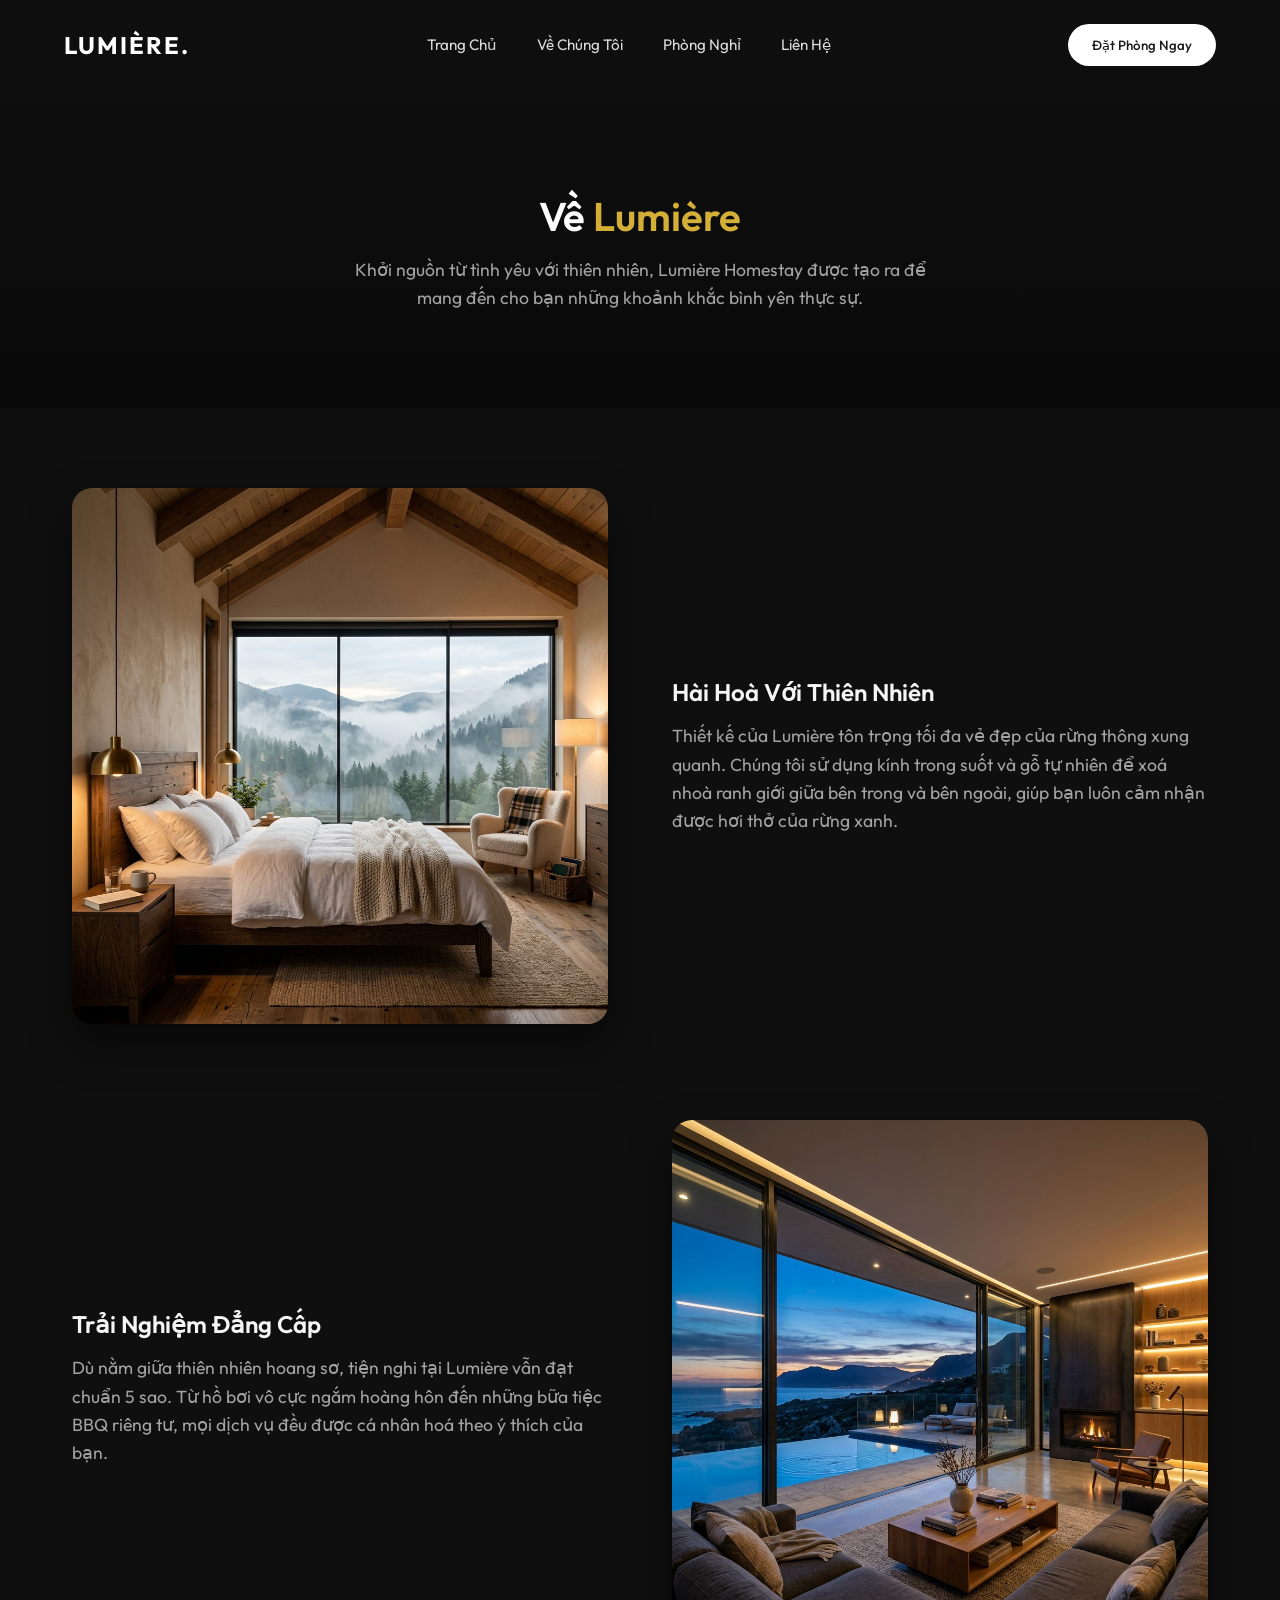
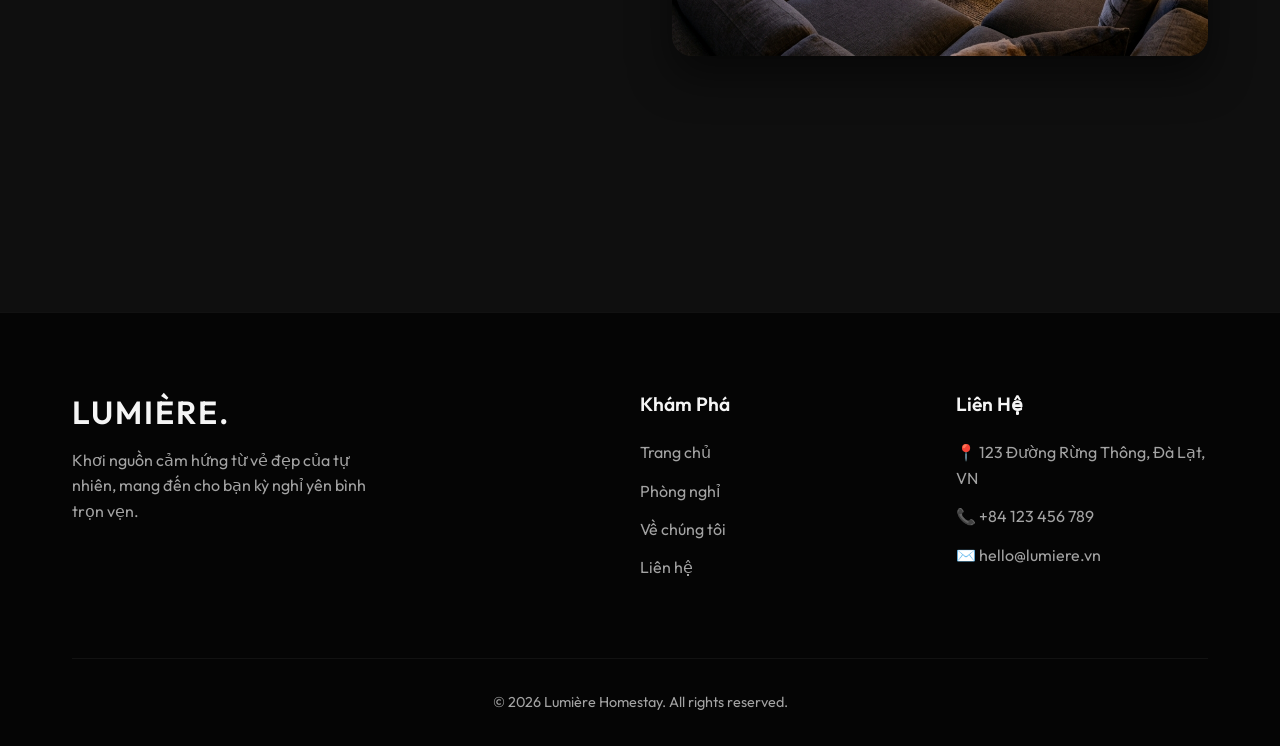
==== about.html @ 347bd81b "Thêm các trang Về Chúng Tôi, Phòng Nghỉ, Liên Hệ" ====
<!DOCTYPE html>
<html lang="vi">
<head>
    <meta charset="UTF-8">
    <meta name="viewport" content="width=device-width, initial-scale=1.0">
    <title>Về Chúng Tôi | Lumière Homestay</title>
    <meta name="description" content="Khám phá câu chuyện và dịch vụ của Lumière Homestay.">
    <!-- Google Fonts -->
    <link rel="preconnect" href="https://fonts.googleapis.com">
    <link rel="preconnect" href="https://fonts.gstatic.com" crossorigin>
    <link href="https://fonts.googleapis.com/css2?family=Outfit:wght@300;400;500;600;700&display=swap" rel="stylesheet">
    
    <!-- CSS -->
    <link rel="stylesheet" href="css/style.css">
    <link rel="stylesheet" href="css/animations.css">
    <style>
        .page-header {
            padding: 12rem 0 6rem;
            text-align: center;
            background: linear-gradient(to bottom, rgba(15,15,15,1) 0%, rgba(10,10,10,1) 100%);
        }
        .story-section {
            padding: 5rem 0 10rem;
        }
        .story-grid {
            display: grid;
            grid-template-columns: 1fr 1fr;
            gap: 4rem;
            align-items: center;
            margin-bottom: 6rem;
        }
        .story-grid.reverse {
            direction: rtl;
        }
        .story-grid.reverse > * {
            direction: ltr;
        }
        .story-image img {
            border-radius: 20px;
            box-shadow: 0 20px 40px rgba(0,0,0,0.5);
        }
    </style>
</head>
<body>
    <!-- Navbar -->
    <nav class="navbar scrolled">
        <div class="logo">LUMIÈRE.</div>
        <ul class="nav-links">
            <li><a href="index.html">Trang Chủ</a></li>
            <li><a href="about.html">Về Chúng Tôi</a></li>
            <li><a href="rooms.html">Phòng Nghỉ</a></li>
            <li><a href="contact.html">Liên Hệ</a></li>
        </ul>
        <button class="btn-primary">Đặt Phòng Ngay</button>
    </nav>

    <!-- Page Header -->
    <header class="page-header">
        <div class="container">
            <h1 class="section-title scroll-animate fade-up">Về <span>Lumière</span></h1>
            <p class="scroll-animate fade-up delay-1" style="max-width: 600px; margin: 0 auto; color: var(--text-muted); font-size: 1.1rem;">Khởi nguồn từ tình yêu với thiên nhiên, Lumière Homestay được tạo ra để mang đến cho bạn những khoảnh khắc bình yên thực sự.</p>
        </div>
    </header>

    <!-- Story Section -->
    <section class="story-section">
        <div class="container">
            <div class="story-grid">
                <div class="story-image scroll-animate slide-right">
                    <img src="assets/images/room1.png" alt="Kiến trúc hoà hợp thiên nhiên">
                </div>
                <div class="story-content scroll-animate slide-left">
                    <h2>Hài Hoà Với Thiên Nhiên</h2>
                    <p style="color: var(--text-muted); margin-top: 1rem; font-size: 1.1rem;">Thiết kế của Lumière tôn trọng tối đa vẻ đẹp của rừng thông xung quanh. Chúng tôi sử dụng kính trong suốt và gỗ tự nhiên để xoá nhoà ranh giới giữa bên trong và bên ngoài, giúp bạn luôn cảm nhận được hơi thở của rừng xanh.</p>
                </div>
            </div>
            
            <div class="story-grid reverse">
                <div class="story-image scroll-animate slide-left">
                    <img src="assets/images/room2.png" alt="Dịch vụ tận tâm">
                </div>
                <div class="story-content scroll-animate slide-right">
                    <h2>Trải Nghiệm Đẳng Cấp</h2>
                    <p style="color: var(--text-muted); margin-top: 1rem; font-size: 1.1rem;">Dù nằm giữa thiên nhiên hoang sơ, tiện nghi tại Lumière vẫn đạt chuẩn 5 sao. Từ hồ bơi vô cực ngắm hoàng hôn đến những bữa tiệc BBQ riêng tư, mọi dịch vụ đều được cá nhân hoá theo ý thích của bạn.</p>
                </div>
            </div>
        </div>
    </section>

    <!-- Footer -->
    <footer class="footer">
        <div class="container">
            <div class="footer-grid">
                <div class="footer-brand">
                    <h2>LUMIÈRE.</h2>
                    <p>Khơi nguồn cảm hứng từ vẻ đẹp của tự nhiên, mang đến cho bạn kỳ nghỉ yên bình trọn vẹn.</p>
                </div>
                <div class="footer-links">
                    <h3>Khám Phá</h3>
                    <ul>
                        <li><a href="index.html">Trang chủ</a></li>
                        <li><a href="rooms.html">Phòng nghỉ</a></li>
                        <li><a href="about.html">Về chúng tôi</a></li>
                        <li><a href="contact.html">Liên hệ</a></li>
                    </ul>
                </div>
                <div class="footer-contact">
                    <h3>Liên Hệ</h3>
                    <p>📍 123 Đường Rừng Thông, Đà Lạt, VN</p>
                    <p>📞 +84 123 456 789</p>
                    <p>✉️ hello@lumiere.vn</p>
                </div>
            </div>
            <div class="footer-bottom">
                <p>&copy; 2026 Lumière Homestay. All rights reserved.</p>
            </div>
        </div>
    </footer>

    <!-- JS -->
    <script src="js/main.js"></script>
</body>
</html>
---- css/style.css ----
/* ===== DESIGN TOKENS & VARIABLES ===== */
:root {
    --primary: #1a1a1a;
    --primary-light: #2c2c2c;
    --accent: #d4af37; /* Gold */
    --accent-hover: #b89528;
    --text-main: #f5f5f5;
    --text-muted: #a3a3a3;
    --bg-dark: #0f0f0f;
    --bg-card: rgba(30, 30, 30, 0.6);
    --glass-bg: rgba(20, 20, 20, 0.4);
    --glass-border: rgba(255, 255, 255, 0.1);
    
    --font-main: 'Outfit', sans-serif;
    --transition: all 0.4s cubic-bezier(0.25, 1, 0.5, 1);
}

/* ===== RESET & BASE ===== */
* {
    margin: 0;
    padding: 0;
    box-sizing: border-box;
}

html {
    scroll-behavior: smooth;
    font-size: 16px;
}

body {
    font-family: var(--font-main);
    background-color: var(--bg-dark);
    color: var(--text-main);
    line-height: 1.6;
    overflow-x: hidden;
}

img {
    max-width: 100%;
    display: block;
}

a {
    text-decoration: none;
    color: inherit;
}

ul {
    list-style: none;
}

.container {
    max-width: 1200px;
    margin: 0 auto;
    padding: 0 2rem;
}

/* ===== TYPOGRAPHY ===== */
h1, h2, h3, h4 {
    font-weight: 600;
    line-height: 1.2;
}

.section-title {
    font-size: 2.5rem;
    margin-bottom: 1rem;
    color: #fff;
}

.section-title span {
    color: var(--accent);
}

/* ===== BUTTONS ===== */
button, .btn-primary, .btn-secondary, .btn-accent, .btn-outline {
    font-family: var(--font-main);
    cursor: pointer;
    border: none;
    outline: none;
    transition: var(--transition);
    display: inline-flex;
    align-items: center;
    justify-content: center;
    font-weight: 500;
}

.btn-primary {
    background: #fff;
    color: var(--primary);
    padding: 0.8rem 1.5rem;
    border-radius: 50px;
}

.btn-primary:hover {
    background: #e0e0e0;
    transform: translateY(-2px);
}

.btn-primary.large {
    padding: 1rem 2.5rem;
    font-size: 1.1rem;
}

.btn-secondary {
    background: rgba(255, 255, 255, 0.1);
    color: #fff;
    border: 1px solid rgba(255, 255, 255, 0.2);
    padding: 1rem 2.5rem;
    border-radius: 50px;
    backdrop-filter: blur(10px);
}

.btn-secondary:hover {
    background: rgba(255, 255, 255, 0.2);
    transform: translateY(-2px);
}

.btn-accent {
    background: var(--accent);
    color: var(--primary);
    padding: 0.8rem 2rem;
    border-radius: 8px;
    font-weight: 600;
}

.btn-accent:hover {
    background: var(--accent-hover);
    transform: translateY(-2px);
}

.btn-outline {
    background: transparent;
    color: #fff;
    border: 1px solid #fff;
    padding: 0.6rem 1.5rem;
    border-radius: 50px;
}

.btn-outline:hover {
    background: #fff;
    color: var(--primary);
}

/* ===== NAVBAR ===== */
.navbar {
    position: fixed;
    top: 0;
    left: 0;
    width: 100%;
    padding: 1.5rem 4rem;
    display: flex;
    justify-content: space-between;
    align-items: center;
    z-index: 1000;
    transition: var(--transition);
}

.navbar.scrolled {
    background: rgba(15, 15, 15, 0.85);
    backdrop-filter: blur(12px);
    padding: 1rem 4rem;
    border-bottom: 1px solid var(--glass-border);
}

.logo {
    font-size: 1.5rem;
    font-weight: 700;
    letter-spacing: 2px;
    color: #fff;
}

.nav-links {
    display: flex;
    gap: 2.5rem;
}

.nav-links a {
    font-size: 0.95rem;
    font-weight: 400;
    color: #ddd;
    position: relative;
    transition: var(--transition);
}

.nav-links a::after {
    content: '';
    position: absolute;
    bottom: -5px;
    left: 0;
    width: 0%;
    height: 2px;
    background: var(--accent);
    transition: var(--transition);
}

.nav-links a:hover {
    color: #fff;
}

.nav-links a:hover::after {
    width: 100%;
}

/* ===== HERO SECTION ===== */
.hero {
    position: relative;
    min-height: 100vh;
    display: flex;
    align-items: center;
    justify-content: center;
    padding: 0 4rem;
    overflow: hidden;
}

.hero-bg {
    position: absolute;
    top: 0;
    left: 0;
    width: 100%;
    height: 100%;
    background: url('../assets/images/hero.png') center/cover no-repeat;
    z-index: -1;
    /* Zoom animation */
    animation: zoomBg 20s infinite alternate linear;
}

.hero-bg::after {
    content: '';
    position: absolute;
    inset: 0;
    background: linear-gradient(to bottom, rgba(0,0,0,0.3) 0%, rgba(15,15,15,0.9) 100%);
}

.hero-content {
    max-width: 900px;
    text-align: center;
    margin-top: 5rem;
    z-index: 1;
}

.hero h1 {
    font-size: 4.5rem;
    margin-bottom: 1.5rem;
    letter-spacing: -1px;
}

.hero p {
    font-size: 1.2rem;
    color: #ccc;
    max-width: 700px;
    margin: 0 auto 2.5rem;
}

.hero-actions {
    display: flex;
    gap: 1.5rem;
    justify-content: center;
    margin-bottom: 4rem;
}

/* Glass Booking Bar */
.booking-bar {
    background: var(--glass-bg);
    border: 1px solid var(--glass-border);
    backdrop-filter: blur(16px);
    -webkit-backdrop-filter: blur(16px);
    border-radius: 16px;
    padding: 1.5rem 2.5rem;
    display: flex;
    align-items: center;
    justify-content: space-between;
    gap: 1rem;
    box-shadow: 0 25px 50px -12px rgba(0,0,0,0.5);
}

.booking-field {
    display: flex;
    flex-direction: column;
    text-align: left;
    border-right: 1px solid rgba(255,255,255,0.1);
    padding-right: 2rem;
    flex: 1;
}

.booking-field:last-of-type {
    border-right: none;
}

.booking-field label {
    font-size: 0.85rem;
    color: var(--text-muted);
    margin-bottom: 0.3rem;
    text-transform: uppercase;
    letter-spacing: 1px;
}

.booking-field input, .booking-field select {
    background: transparent;
    border: none;
    color: #fff;
    font-size: 1rem;
    font-family: var(--font-main);
    outline: none;
    cursor: pointer;
}

.booking-field input::-webkit-calendar-picker-indicator {
    filter: invert(1);
    cursor: pointer;
}

.booking-field select option {
    background: var(--primary);
    color: #fff;
}

/* ===== ABOUT SECTION ===== */
.about-section {
    padding: 8rem 0;
    position: relative;
}

.grid-2-col {
    display: grid;
    grid-template-columns: 1fr 1fr;
    gap: 4rem;
    align-items: center;
}

.about-text p {
    color: var(--text-muted);
    margin-bottom: 1.5rem;
    font-size: 1.1rem;
}

.features {
    display: flex;
    gap: 2rem;
    margin-top: 3rem;
    border-top: 1px solid var(--glass-border);
    padding-top: 2rem;
}

.feature-item h3 {
    font-size: 2rem;
    color: var(--accent);
    margin-bottom: 0.5rem;
}

.feature-item p {
    font-size: 0.9rem;
    color: #fff;
    margin: 0;
}

.about-image {
    position: relative;
    border-radius: 20px;
    overflow: hidden;
}

.about-image img {
    border-radius: 20px;
    transition: transform 0.8s ease;
}

.about-image:hover img {
    transform: scale(1.05);
}

.glass-card {
    position: absolute;
    bottom: -20px;
    left: -20px;
    background: var(--glass-bg);
    backdrop-filter: blur(20px);
    border: 1px solid var(--glass-border);
    padding: 1.5rem;
    border-radius: 12px;
    max-width: 250px;
    box-shadow: 0 10px 30px rgba(0,0,0,0.3);
}

.glass-card h4 {
    color: var(--accent);
    margin-bottom: 0.5rem;
}

.glass-card p {
    font-size: 0.9rem;
    font-style: italic;
    color: #ddd;
}

/* ===== ROOMS SECTION ===== */
.rooms-section {
    padding: 5rem 0 10rem;
    background: #0a0a0a;
}

.section-header {
    text-align: center;
    margin-bottom: 4rem;
}

.section-header p {
    color: var(--text-muted);
    font-size: 1.1rem;
}

.rooms-grid {
    display: grid;
    grid-template-columns: repeat(2, 1fr);
    gap: 2.5rem;
}

.room-card {
    background: var(--bg-card);
    border: 1px solid var(--glass-border);
    border-radius: 20px;
    overflow: hidden;
    transition: var(--transition);
}

.room-card:hover {
    transform: translateY(-10px);
    box-shadow: 0 20px 40px rgba(0,0,0,0.4);
    border-color: rgba(255,255,255,0.2);
}

.room-img-wrapper {
    position: relative;
    height: 300px;
    overflow: hidden;
}

.room-img-wrapper img {
    width: 100%;
    height: 100%;
    object-fit: cover;
    transition: transform 0.8s ease;
}

.room-card:hover .room-img-wrapper img {
    transform: scale(1.08);
}

.badge {
    position: absolute;
    top: 1.5rem;
    right: 1.5rem;
    background: rgba(255,255,255,0.9);
    color: #000;
    padding: 0.4rem 1rem;
    border-radius: 50px;
    font-size: 0.85rem;
    font-weight: 600;
}

.badge.premium {
    background: var(--accent);
    color: #fff;
}

.room-info {
    padding: 2rem;
}

.room-info h3 {
    font-size: 1.5rem;
    margin-bottom: 0.8rem;
}

.room-info p {
    color: var(--text-muted);
    font-size: 0.95rem;
    margin-bottom: 1.5rem;
}

.room-meta {
    display: flex;
    gap: 1.5rem;
    margin-bottom: 2rem;
    padding-bottom: 1.5rem;
    border-bottom: 1px solid rgba(255,255,255,0.1);
    font-size: 0.9rem;
    color: #ddd;
}

.room-footer {
    display: flex;
    justify-content: space-between;
    align-items: center;
}

.price {
    font-size: 1.5rem;
    font-weight: 700;
    color: #fff;
}

.price span {
    font-size: 0.9rem;
    color: var(--text-muted);
    font-weight: 400;
}

/* ===== FOOTER ===== */
.footer {
    background: #050505;
    padding: 5rem 0 2rem;
    border-top: 1px solid rgba(255,255,255,0.05);
}

.footer-grid {
    display: grid;
    grid-template-columns: 2fr 1fr 1fr;
    gap: 4rem;
    margin-bottom: 4rem;
}

.footer-brand h2 {
    font-size: 2rem;
    letter-spacing: 2px;
    margin-bottom: 1rem;
}

.footer-brand p {
    color: var(--text-muted);
    max-width: 300px;
}

.footer-links h3, .footer-contact h3 {
    font-size: 1.2rem;
    margin-bottom: 1.5rem;
}

.footer-links ul li {
    margin-bottom: 0.8rem;
}

.footer-links a {
    color: var(--text-muted);
    transition: var(--transition);
}

.footer-links a:hover {
    color: var(--accent);
    padding-left: 5px;
}

.footer-contact p {
    color: var(--text-muted);
    margin-bottom: 0.8rem;
}

.footer-bottom {
    text-align: center;
    padding-top: 2rem;
    border-top: 1px solid rgba(255,255,255,0.05);
    color: var(--text-muted);
    font-size: 0.9rem;
}

/* Responsive */
@media (max-width: 992px) {
    .grid-2-col {
        grid-template-columns: 1fr;
    }
    .rooms-grid {
        grid-template-columns: 1fr;
    }
    .booking-bar {
        flex-direction: column;
        align-items: stretch;
    }
    .booking-field {
        border-right: none;
        border-bottom: 1px solid rgba(255,255,255,0.1);
        padding-bottom: 1rem;
        padding-right: 0;
    }
    .hero h1 {
        font-size: 3rem;
    }
}
---- css/animations.css ----
/* ===== INITIAL STATES FOR ANIMATIONS ===== */
.fade-up {
    opacity: 0;
    transform: translateY(30px);
}

.slide-right {
    opacity: 0;
    transform: translateX(-50px);
}

.slide-left {
    opacity: 0;
    transform: translateX(50px);
}

.scale-in {
    opacity: 0;
    transform: scale(0.9);
}

/* ===== ANIMATION CLASSES (APPLIED VIA JS) ===== */
.animate {
    animation: fadeUpAnim 0.8s cubic-bezier(0.25, 1, 0.5, 1) forwards;
}

.animate.slide-right {
    animation: slideRightAnim 0.8s cubic-bezier(0.25, 1, 0.5, 1) forwards;
}

.animate.slide-left {
    animation: slideLeftAnim 0.8s cubic-bezier(0.25, 1, 0.5, 1) forwards;
}

.animate.scale-in {
    animation: scaleInAnim 0.8s cubic-bezier(0.25, 1, 0.5, 1) forwards;
}

/* Delays */
.delay-1 { animation-delay: 0.2s; }
.delay-2 { animation-delay: 0.4s; }
.delay-3 { animation-delay: 0.6s; }

/* ===== KEYFRAMES ===== */
@keyframes fadeUpAnim {
    from {
        opacity: 0;
        transform: translateY(30px);
    }
    to {
        opacity: 1;
        transform: translateY(0);
    }
}

@keyframes slideRightAnim {
    from {
        opacity: 0;
        transform: translateX(-50px);
    }
    to {
        opacity: 1;
        transform: translateX(0);
    }
}

@keyframes slideLeftAnim {
    from {
        opacity: 0;
        transform: translateX(50px);
    }
    to {
        opacity: 1;
        transform: translateX(0);
    }
}

@keyframes scaleInAnim {
    from {
        opacity: 0;
        transform: scale(0.9);
    }
    to {
        opacity: 1;
        transform: scale(1);
    }
}

@keyframes zoomBg {
    from {
        transform: scale(1);
    }
    to {
        transform: scale(1.1);
    }
}

/* Page Load Animations for Hero */
.hero h1.fade-up { animation: fadeUpAnim 1s ease forwards; animation-delay: 0.1s; }
.hero p.fade-up { animation: fadeUpAnim 1s ease forwards; animation-delay: 0.3s; }
.hero .hero-actions.fade-up { animation: fadeUpAnim 1s ease forwards; animation-delay: 0.5s; }
.hero .booking-bar.fade-up { animation: fadeUpAnim 1s ease forwards; animation-delay: 0.7s; }
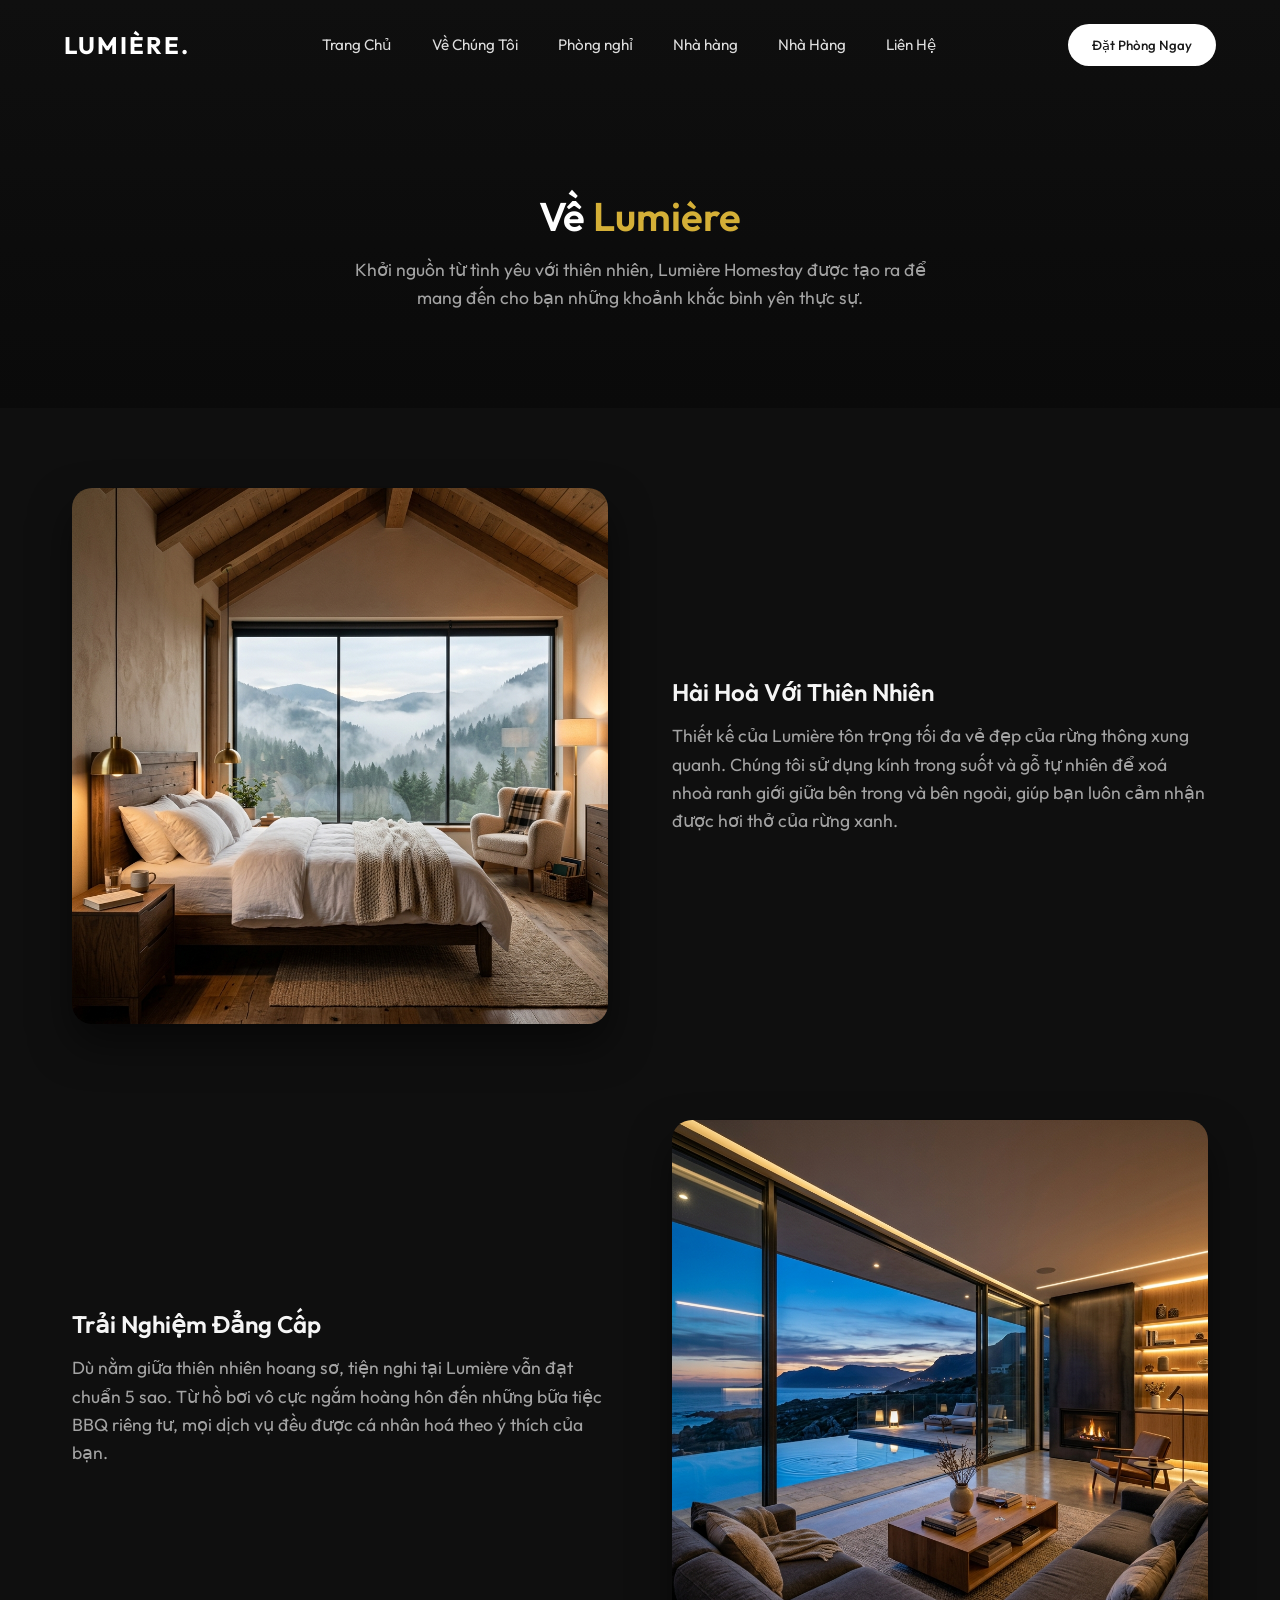
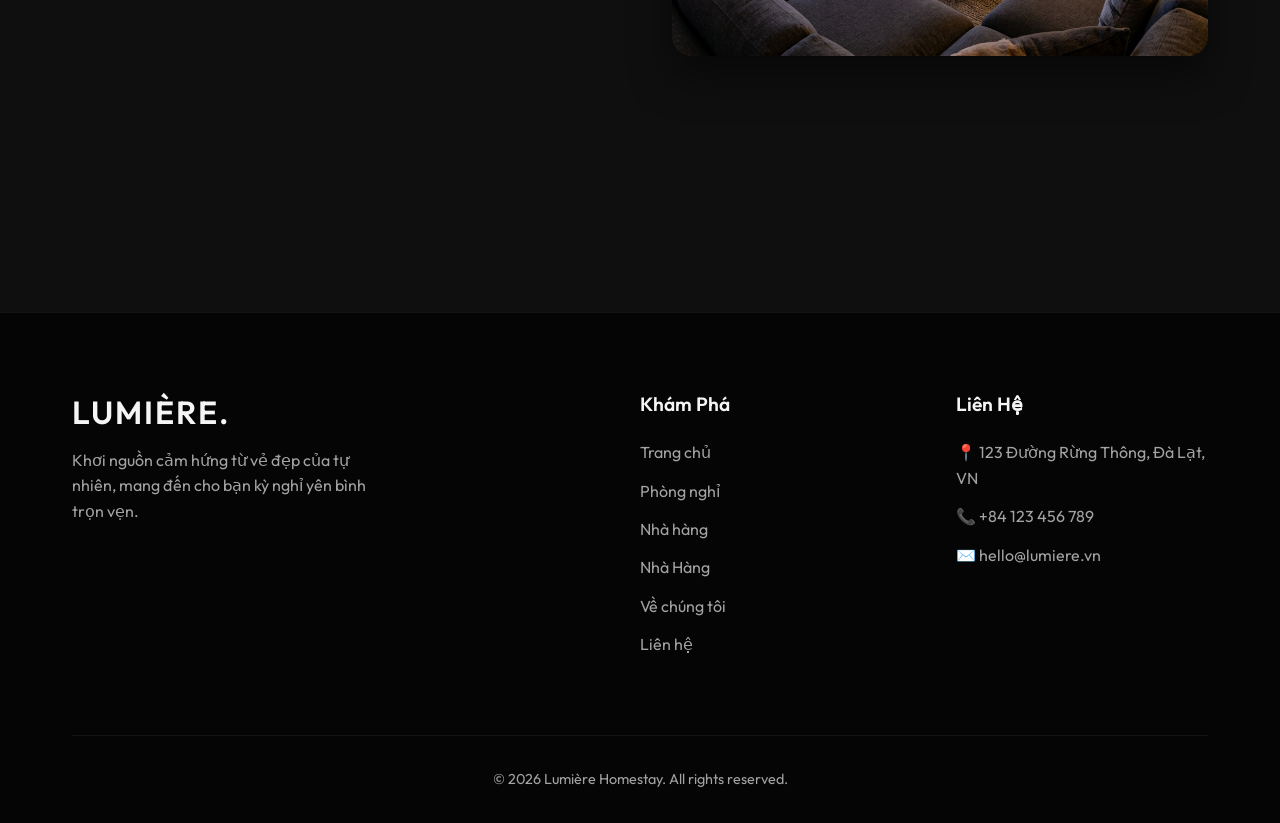
==== commit 0cd0bff6: "Thêm trang Nhà Hàng với trình chiếu Slider 3D" ====
--- a/about.html
+++ b/about.html
@@ -1,4 +1,4 @@
-<!DOCTYPE html>
+﻿<!DOCTYPE html>
 <html lang="vi">
 <head>
     <meta charset="UTF-8">
@@ -48,7 +48,9 @@
         <ul class="nav-links">
             <li><a href="index.html">Trang Chủ</a></li>
             <li><a href="about.html">Về Chúng Tôi</a></li>
-            <li><a href="rooms.html">Phòng Nghỉ</a></li>
+            <li><a href="rooms.html">Phòng nghỉ</a></li>
+                        <li><a href="restaurant.html">Nhà hàng</a></li>
+            <li><a href="restaurant.html">Nhà Hàng</a></li>
             <li><a href="contact.html">Liên Hệ</a></li>
         </ul>
         <button class="btn-primary">Đặt Phòng Ngay</button>
@@ -100,6 +102,8 @@
                     <ul>
                         <li><a href="index.html">Trang chủ</a></li>
                         <li><a href="rooms.html">Phòng nghỉ</a></li>
+                        <li><a href="restaurant.html">Nhà hàng</a></li>
+            <li><a href="restaurant.html">Nhà Hàng</a></li>
                         <li><a href="about.html">Về chúng tôi</a></li>
                         <li><a href="contact.html">Liên hệ</a></li>
                     </ul>
@@ -121,3 +125,4 @@
     <script src="js/main.js"></script>
 </body>
 </html>
+
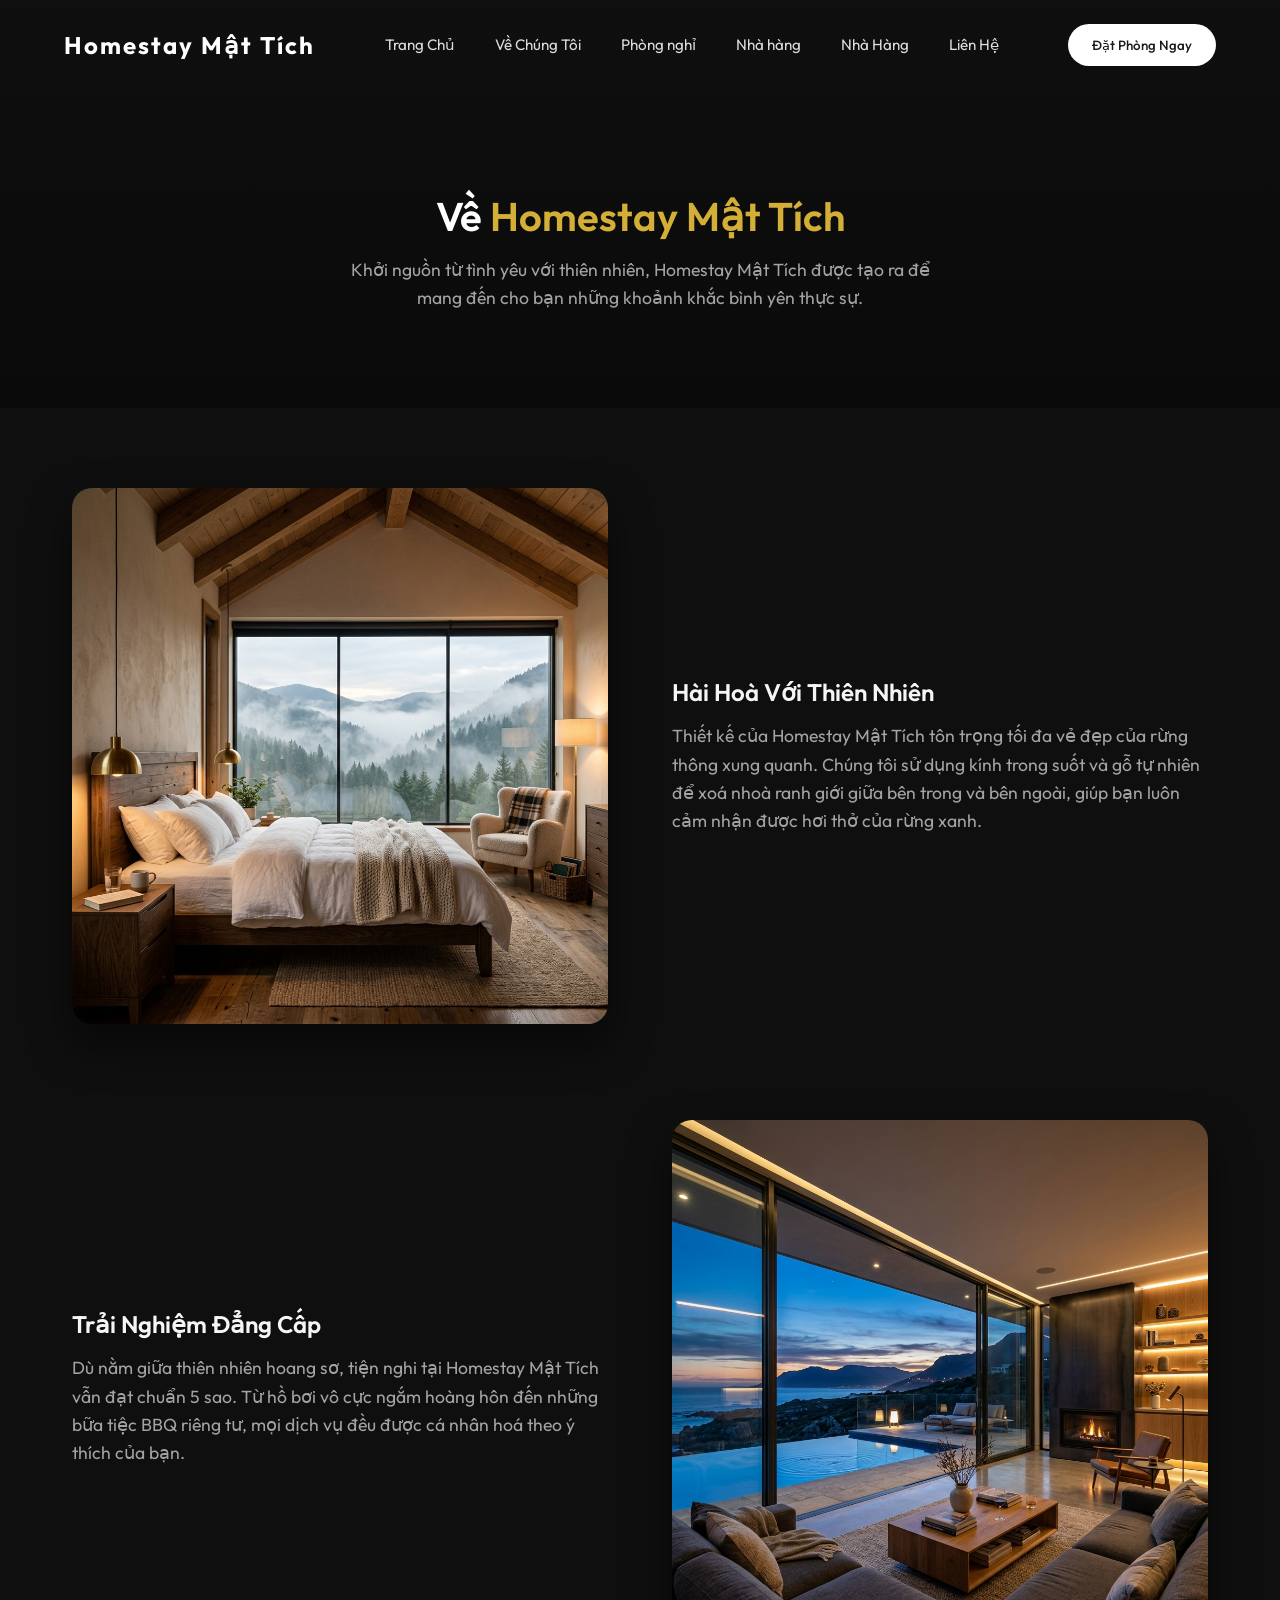
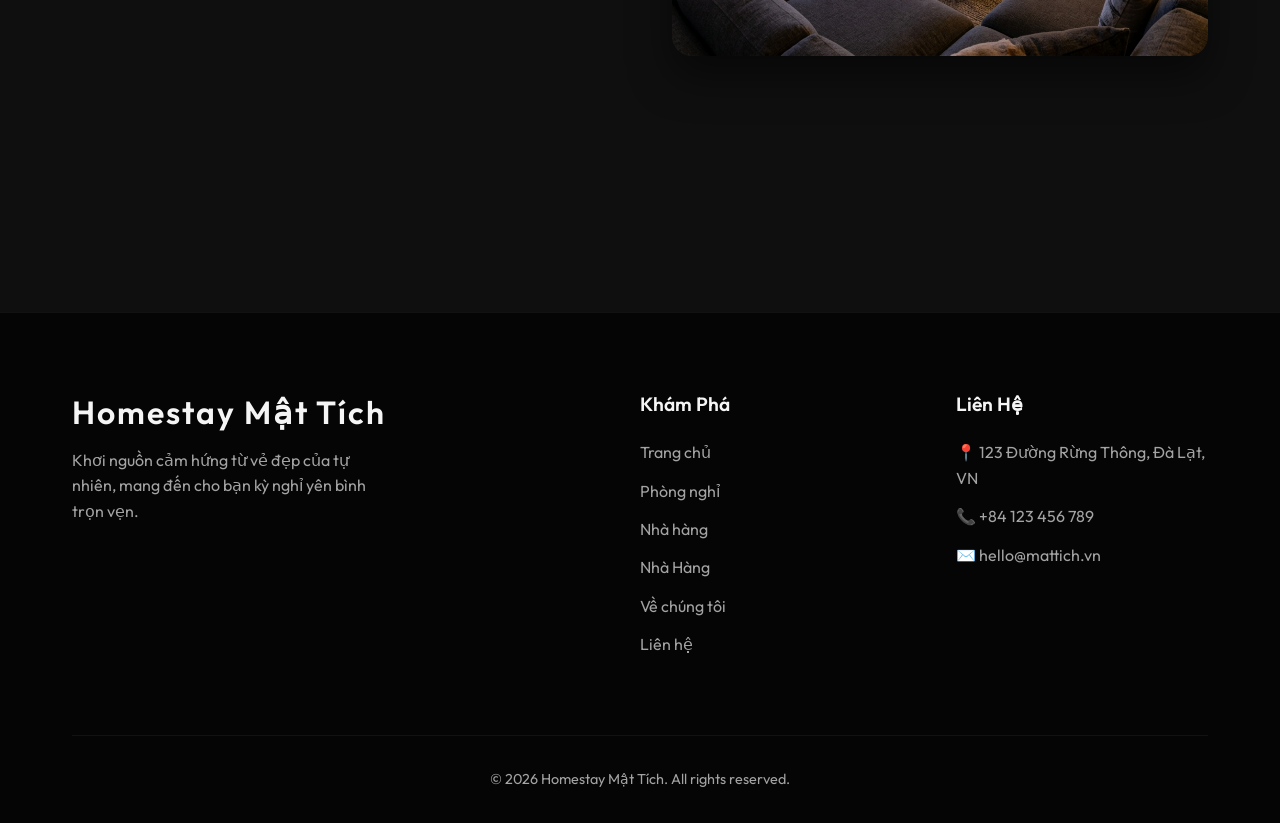
==== commit 3623208d: "Đổi tên thành Homestay Mật Tích, cập nhật trang chủ và xoá nút chi tiết" ====
--- a/about.html
+++ b/about.html
@@ -3,8 +3,8 @@
 <head>
     <meta charset="UTF-8">
     <meta name="viewport" content="width=device-width, initial-scale=1.0">
-    <title>Về Chúng Tôi | Lumière Homestay</title>
-    <meta name="description" content="Khám phá câu chuyện và dịch vụ của Lumière Homestay.">
+    <title>Về Chúng Tôi | Homestay Mật Tích</title>
+    <meta name="description" content="Khám phá câu chuyện và dịch vụ của Homestay Mật Tích.">
     <!-- Google Fonts -->
     <link rel="preconnect" href="https://fonts.googleapis.com">
     <link rel="preconnect" href="https://fonts.gstatic.com" crossorigin>
@@ -44,7 +44,7 @@
 <body>
     <!-- Navbar -->
     <nav class="navbar scrolled">
-        <div class="logo">LUMIÈRE.</div>
+        <div class="logo">Homestay Mật Tích</div>
         <ul class="nav-links">
             <li><a href="index.html">Trang Chủ</a></li>
             <li><a href="about.html">Về Chúng Tôi</a></li>
@@ -59,8 +59,8 @@
     <!-- Page Header -->
     <header class="page-header">
         <div class="container">
-            <h1 class="section-title scroll-animate fade-up">Về <span>Lumière</span></h1>
-            <p class="scroll-animate fade-up delay-1" style="max-width: 600px; margin: 0 auto; color: var(--text-muted); font-size: 1.1rem;">Khởi nguồn từ tình yêu với thiên nhiên, Lumière Homestay được tạo ra để mang đến cho bạn những khoảnh khắc bình yên thực sự.</p>
+            <h1 class="section-title scroll-animate fade-up">Về <span>Homestay Mật Tích</span></h1>
+            <p class="scroll-animate fade-up delay-1" style="max-width: 600px; margin: 0 auto; color: var(--text-muted); font-size: 1.1rem;">Khởi nguồn từ tình yêu với thiên nhiên, Homestay Mật Tích được tạo ra để mang đến cho bạn những khoảnh khắc bình yên thực sự.</p>
         </div>
     </header>
 
@@ -73,7 +73,7 @@
                 </div>
                 <div class="story-content scroll-animate slide-left">
                     <h2>Hài Hoà Với Thiên Nhiên</h2>
-                    <p style="color: var(--text-muted); margin-top: 1rem; font-size: 1.1rem;">Thiết kế của Lumière tôn trọng tối đa vẻ đẹp của rừng thông xung quanh. Chúng tôi sử dụng kính trong suốt và gỗ tự nhiên để xoá nhoà ranh giới giữa bên trong và bên ngoài, giúp bạn luôn cảm nhận được hơi thở của rừng xanh.</p>
+                    <p style="color: var(--text-muted); margin-top: 1rem; font-size: 1.1rem;">Thiết kế của Homestay Mật Tích tôn trọng tối đa vẻ đẹp của rừng thông xung quanh. Chúng tôi sử dụng kính trong suốt và gỗ tự nhiên để xoá nhoà ranh giới giữa bên trong và bên ngoài, giúp bạn luôn cảm nhận được hơi thở của rừng xanh.</p>
                 </div>
             </div>
             
@@ -83,7 +83,7 @@
                 </div>
                 <div class="story-content scroll-animate slide-right">
                     <h2>Trải Nghiệm Đẳng Cấp</h2>
-                    <p style="color: var(--text-muted); margin-top: 1rem; font-size: 1.1rem;">Dù nằm giữa thiên nhiên hoang sơ, tiện nghi tại Lumière vẫn đạt chuẩn 5 sao. Từ hồ bơi vô cực ngắm hoàng hôn đến những bữa tiệc BBQ riêng tư, mọi dịch vụ đều được cá nhân hoá theo ý thích của bạn.</p>
+                    <p style="color: var(--text-muted); margin-top: 1rem; font-size: 1.1rem;">Dù nằm giữa thiên nhiên hoang sơ, tiện nghi tại Homestay Mật Tích vẫn đạt chuẩn 5 sao. Từ hồ bơi vô cực ngắm hoàng hôn đến những bữa tiệc BBQ riêng tư, mọi dịch vụ đều được cá nhân hoá theo ý thích của bạn.</p>
                 </div>
             </div>
         </div>
@@ -94,7 +94,7 @@
         <div class="container">
             <div class="footer-grid">
                 <div class="footer-brand">
-                    <h2>LUMIÈRE.</h2>
+                    <h2>Homestay Mật Tích</h2>
                     <p>Khơi nguồn cảm hứng từ vẻ đẹp của tự nhiên, mang đến cho bạn kỳ nghỉ yên bình trọn vẹn.</p>
                 </div>
                 <div class="footer-links">
@@ -112,11 +112,11 @@
                     <h3>Liên Hệ</h3>
                     <p>📍 123 Đường Rừng Thông, Đà Lạt, VN</p>
                     <p>📞 +84 123 456 789</p>
-                    <p>✉️ hello@lumiere.vn</p>
+                    <p>✉️ hello@mattich.vn</p>
                 </div>
             </div>
             <div class="footer-bottom">
-                <p>&copy; 2026 Lumière Homestay. All rights reserved.</p>
+                <p>&copy; 2026 Homestay Mật Tích. All rights reserved.</p>
             </div>
         </div>
     </footer>
@@ -126,3 +126,4 @@
 </body>
 </html>
 
+
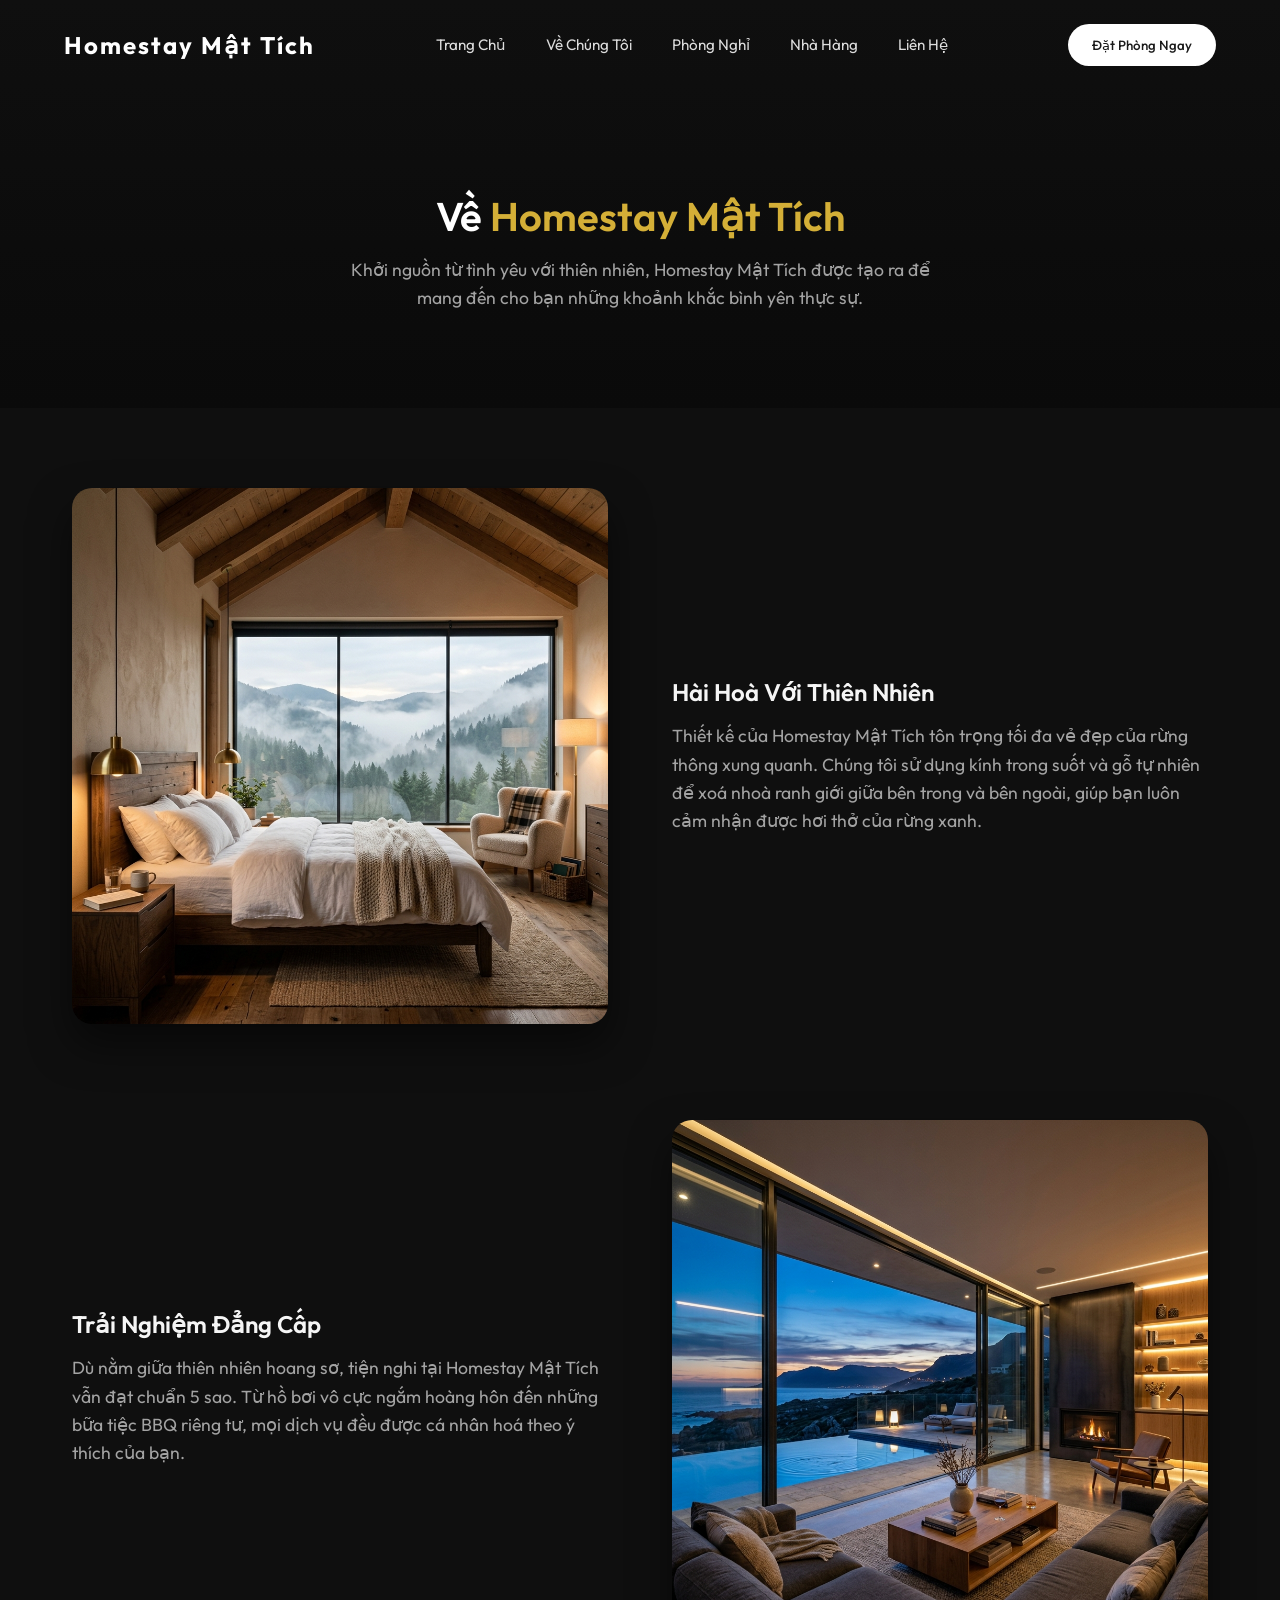
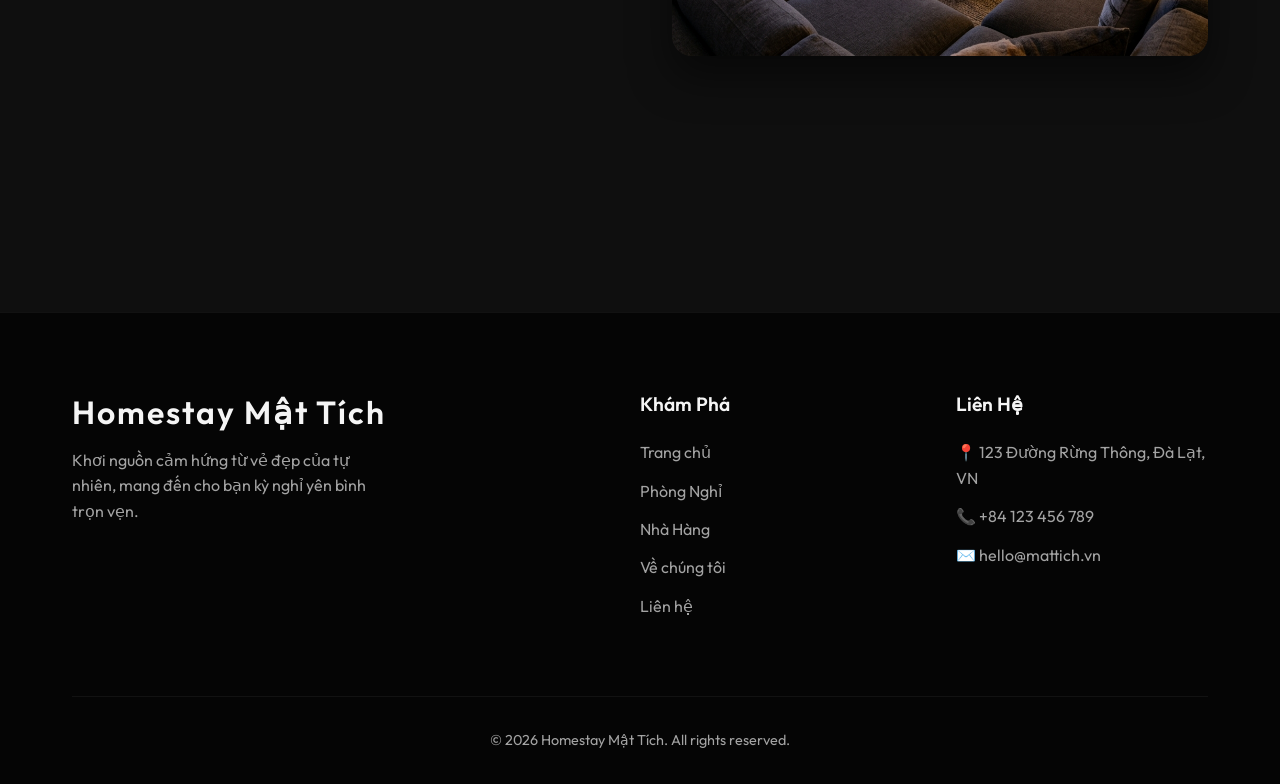
==== commit c424b801: "new changes" ====
--- a/about.html
+++ b/about.html
@@ -1,5 +1,6 @@
-﻿<!DOCTYPE html>
+<!DOCTYPE html>
 <html lang="vi">
+
 <head>
     <meta charset="UTF-8">
     <meta name="viewport" content="width=device-width, initial-scale=1.0">
@@ -9,7 +10,7 @@
     <link rel="preconnect" href="https://fonts.googleapis.com">
     <link rel="preconnect" href="https://fonts.gstatic.com" crossorigin>
     <link href="https://fonts.googleapis.com/css2?family=Outfit:wght@300;400;500;600;700&display=swap" rel="stylesheet">
-    
+
     <!-- CSS -->
     <link rel="stylesheet" href="css/style.css">
     <link rel="stylesheet" href="css/animations.css">
@@ -17,11 +18,13 @@
         .page-header {
             padding: 12rem 0 6rem;
             text-align: center;
-            background: linear-gradient(to bottom, rgba(15,15,15,1) 0%, rgba(10,10,10,1) 100%);
+            background: linear-gradient(to bottom, rgba(15, 15, 15, 1) 0%, rgba(10, 10, 10, 1) 100%);
         }
+
         .story-section {
             padding: 5rem 0 10rem;
         }
+
         .story-grid {
             display: grid;
             grid-template-columns: 1fr 1fr;
@@ -29,18 +32,22 @@
             align-items: center;
             margin-bottom: 6rem;
         }
+
         .story-grid.reverse {
             direction: rtl;
         }
-        .story-grid.reverse > * {
+
+        .story-grid.reverse>* {
             direction: ltr;
         }
+
         .story-image img {
             border-radius: 20px;
-            box-shadow: 0 20px 40px rgba(0,0,0,0.5);
+            box-shadow: 0 20px 40px rgba(0, 0, 0, 0.5);
         }
     </style>
 </head>
+
 <body>
     <!-- Navbar -->
     <nav class="navbar scrolled">
@@ -48,8 +55,7 @@
         <ul class="nav-links">
             <li><a href="index.html">Trang Chủ</a></li>
             <li><a href="about.html">Về Chúng Tôi</a></li>
-            <li><a href="rooms.html">Phòng nghỉ</a></li>
-                        <li><a href="restaurant.html">Nhà hàng</a></li>
+            <li><a href="rooms.html">Phòng Nghỉ</a></li>
             <li><a href="restaurant.html">Nhà Hàng</a></li>
             <li><a href="contact.html">Liên Hệ</a></li>
         </ul>
@@ -60,7 +66,10 @@
     <header class="page-header">
         <div class="container">
             <h1 class="section-title scroll-animate fade-up">Về <span>Homestay Mật Tích</span></h1>
-            <p class="scroll-animate fade-up delay-1" style="max-width: 600px; margin: 0 auto; color: var(--text-muted); font-size: 1.1rem;">Khởi nguồn từ tình yêu với thiên nhiên, Homestay Mật Tích được tạo ra để mang đến cho bạn những khoảnh khắc bình yên thực sự.</p>
+            <p class="scroll-animate fade-up delay-1"
+                style="max-width: 600px; margin: 0 auto; color: var(--text-muted); font-size: 1.1rem;">Khởi nguồn từ
+                tình yêu với thiên nhiên, Homestay Mật Tích được tạo ra để mang đến cho bạn những khoảnh khắc bình yên
+                thực sự.</p>
         </div>
     </header>
 
@@ -73,17 +82,22 @@
                 </div>
                 <div class="story-content scroll-animate slide-left">
                     <h2>Hài Hoà Với Thiên Nhiên</h2>
-                    <p style="color: var(--text-muted); margin-top: 1rem; font-size: 1.1rem;">Thiết kế của Homestay Mật Tích tôn trọng tối đa vẻ đẹp của rừng thông xung quanh. Chúng tôi sử dụng kính trong suốt và gỗ tự nhiên để xoá nhoà ranh giới giữa bên trong và bên ngoài, giúp bạn luôn cảm nhận được hơi thở của rừng xanh.</p>
+                    <p style="color: var(--text-muted); margin-top: 1rem; font-size: 1.1rem;">Thiết kế của Homestay Mật
+                        Tích tôn trọng tối đa vẻ đẹp của rừng thông xung quanh. Chúng tôi sử dụng kính trong suốt và gỗ
+                        tự nhiên để xoá nhoà ranh giới giữa bên trong và bên ngoài, giúp bạn luôn cảm nhận được hơi thở
+                        của rừng xanh.</p>
                 </div>
             </div>
-            
+
             <div class="story-grid reverse">
                 <div class="story-image scroll-animate slide-left">
                     <img src="assets/images/room2.png" alt="Dịch vụ tận tâm">
                 </div>
                 <div class="story-content scroll-animate slide-right">
                     <h2>Trải Nghiệm Đẳng Cấp</h2>
-                    <p style="color: var(--text-muted); margin-top: 1rem; font-size: 1.1rem;">Dù nằm giữa thiên nhiên hoang sơ, tiện nghi tại Homestay Mật Tích vẫn đạt chuẩn 5 sao. Từ hồ bơi vô cực ngắm hoàng hôn đến những bữa tiệc BBQ riêng tư, mọi dịch vụ đều được cá nhân hoá theo ý thích của bạn.</p>
+                    <p style="color: var(--text-muted); margin-top: 1rem; font-size: 1.1rem;">Dù nằm giữa thiên nhiên
+                        hoang sơ, tiện nghi tại Homestay Mật Tích vẫn đạt chuẩn 5 sao. Từ hồ bơi vô cực ngắm hoàng hôn
+                        đến những bữa tiệc BBQ riêng tư, mọi dịch vụ đều được cá nhân hoá theo ý thích của bạn.</p>
                 </div>
             </div>
         </div>
@@ -101,9 +115,8 @@
                     <h3>Khám Phá</h3>
                     <ul>
                         <li><a href="index.html">Trang chủ</a></li>
-                        <li><a href="rooms.html">Phòng nghỉ</a></li>
-                        <li><a href="restaurant.html">Nhà hàng</a></li>
-            <li><a href="restaurant.html">Nhà Hàng</a></li>
+                        <li><a href="rooms.html">Phòng Nghỉ</a></li>
+                        <li><a href="restaurant.html">Nhà Hàng</a></li>
                         <li><a href="about.html">Về chúng tôi</a></li>
                         <li><a href="contact.html">Liên hệ</a></li>
                     </ul>
@@ -124,6 +137,5 @@
     <!-- JS -->
     <script src="js/main.js"></script>
 </body>
-</html>
 
-
+</html>
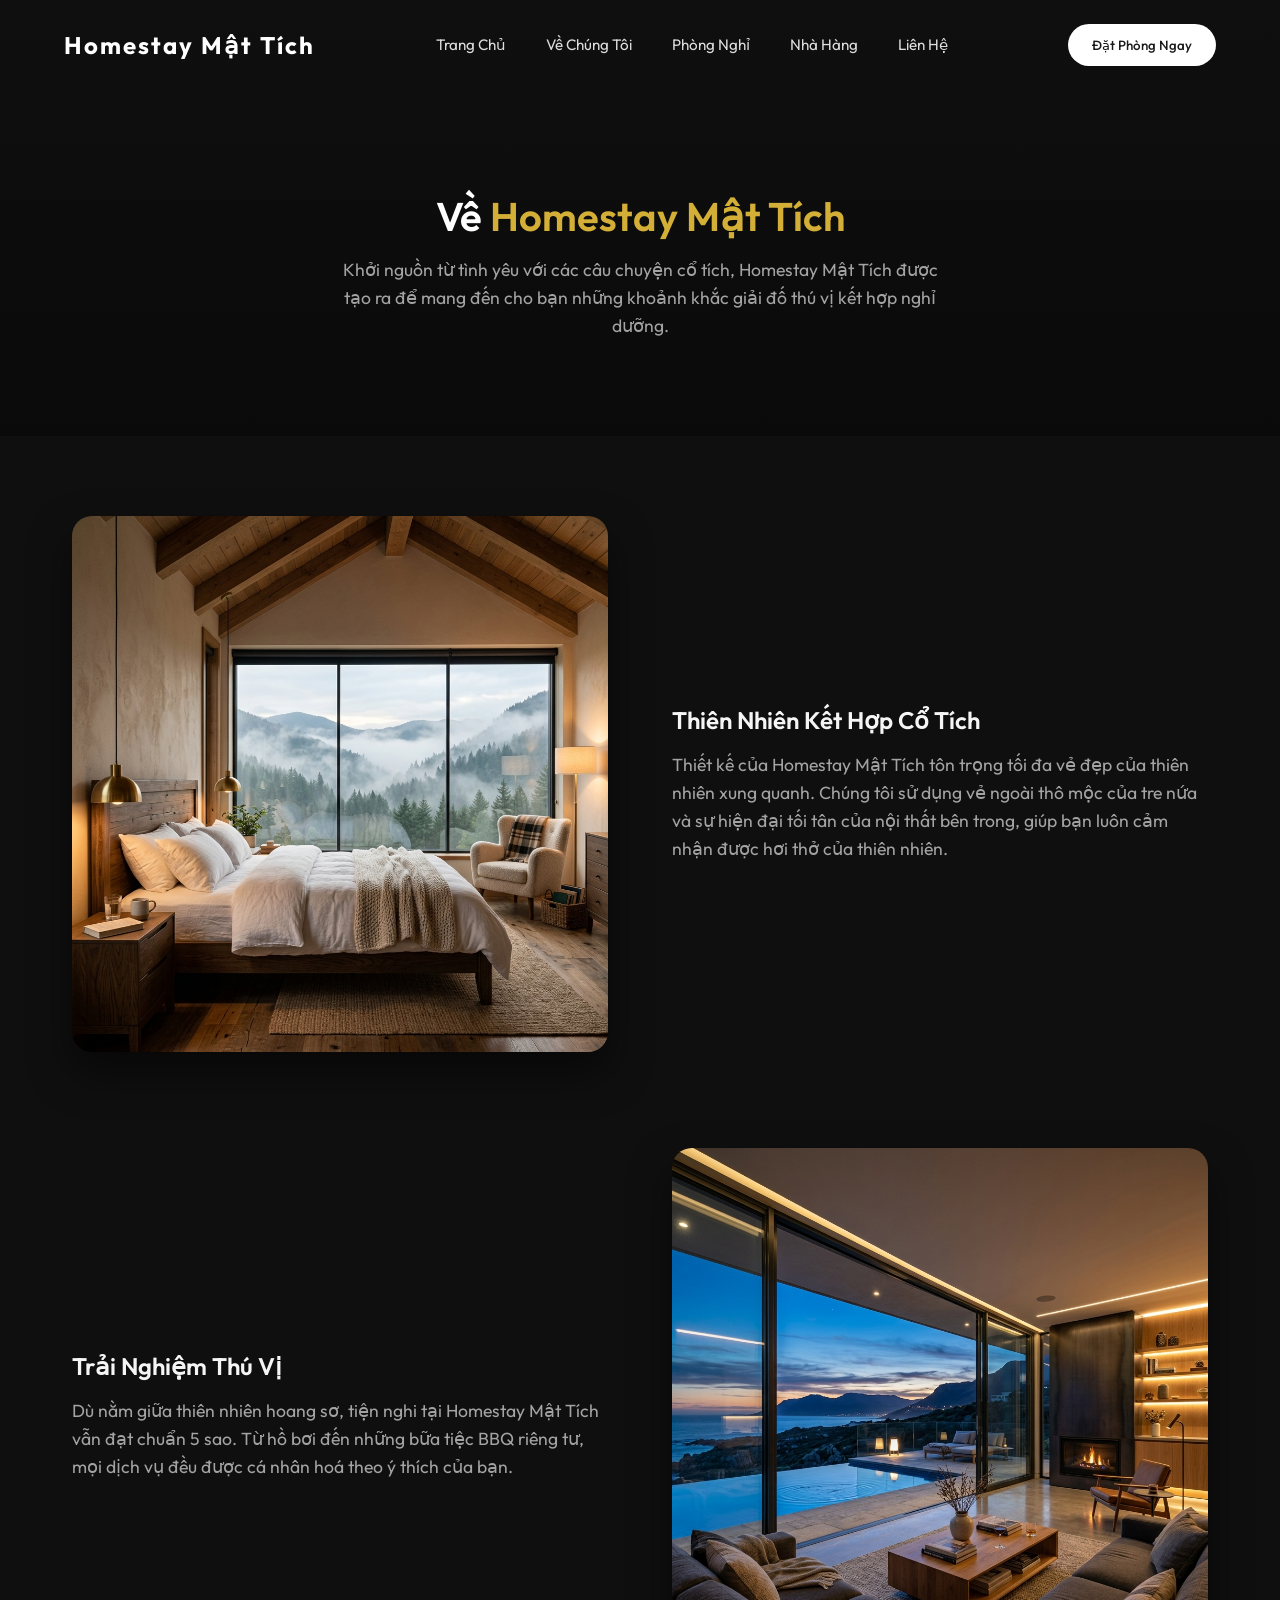
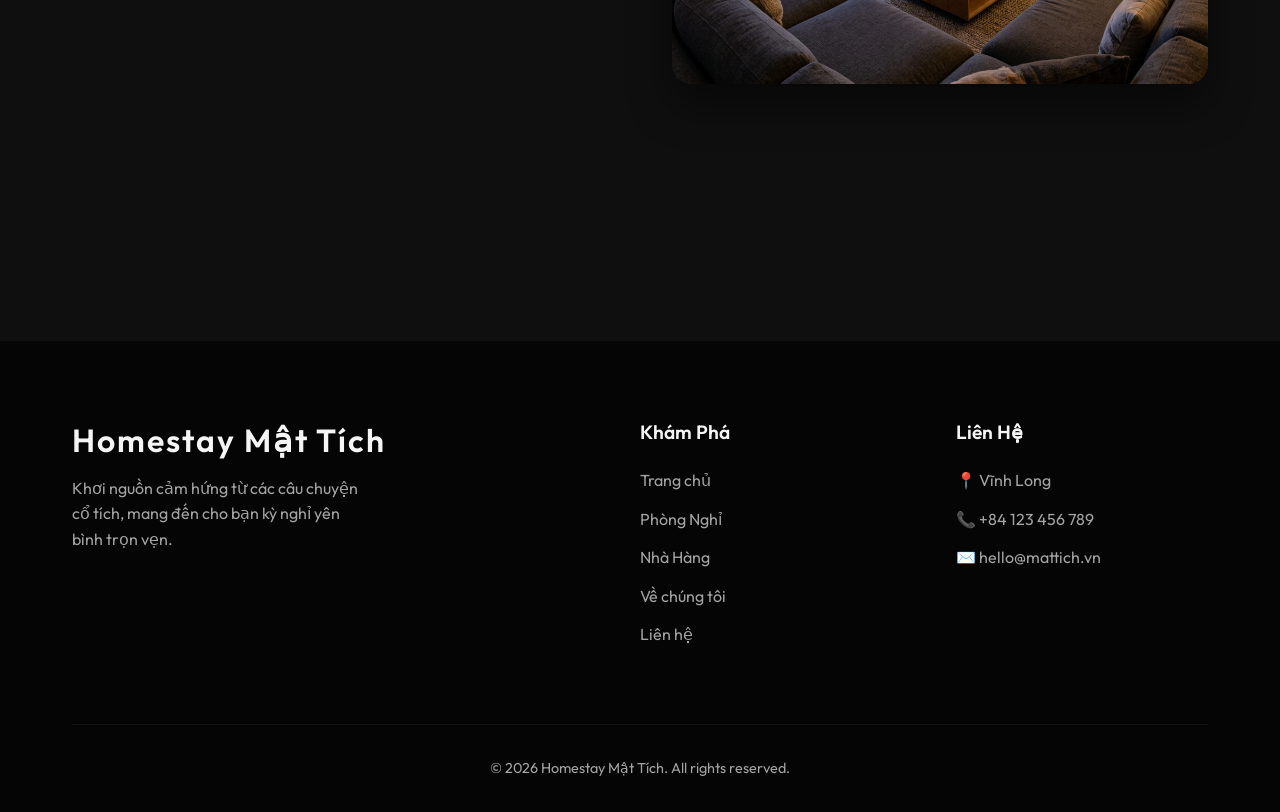
==== commit 43ad3c97: "releasr newest version from changing content" ====
--- a/about.html
+++ b/about.html
@@ -1,4 +1,4 @@
-<!DOCTYPE html>
+﻿<!DOCTYPE html>
 <html lang="vi">
 
 <head>
@@ -68,8 +68,8 @@
             <h1 class="section-title scroll-animate fade-up">Về <span>Homestay Mật Tích</span></h1>
             <p class="scroll-animate fade-up delay-1"
                 style="max-width: 600px; margin: 0 auto; color: var(--text-muted); font-size: 1.1rem;">Khởi nguồn từ
-                tình yêu với thiên nhiên, Homestay Mật Tích được tạo ra để mang đến cho bạn những khoảnh khắc bình yên
-                thực sự.</p>
+                tình yêu với các câu chuyện cổ tích, Homestay Mật Tích được tạo ra để mang đến cho bạn những khoảnh khắc
+                giải đố thú vị kết hợp nghỉ dưỡng.</p>
         </div>
     </header>
 
@@ -81,11 +81,11 @@
                     <img src="assets/images/room1.png" alt="Kiến trúc hoà hợp thiên nhiên">
                 </div>
                 <div class="story-content scroll-animate slide-left">
-                    <h2>Hài Hoà Với Thiên Nhiên</h2>
+                    <h2>Thiên Nhiên Kết Hợp Cổ Tích</h2>
                     <p style="color: var(--text-muted); margin-top: 1rem; font-size: 1.1rem;">Thiết kế của Homestay Mật
-                        Tích tôn trọng tối đa vẻ đẹp của rừng thông xung quanh. Chúng tôi sử dụng kính trong suốt và gỗ
-                        tự nhiên để xoá nhoà ranh giới giữa bên trong và bên ngoài, giúp bạn luôn cảm nhận được hơi thở
-                        của rừng xanh.</p>
+                        Tích tôn trọng tối đa vẻ đẹp của thiên nhiên xung quanh. Chúng tôi sử dụng vẻ ngoài thô mộc của
+                        tre nứa và sự hiện đại tối tân của nội thất bên trong, giúp bạn luôn cảm nhận được hơi thở
+                        của thiên nhiên.</p>
                 </div>
             </div>
 
@@ -94,9 +94,9 @@
                     <img src="assets/images/room2.png" alt="Dịch vụ tận tâm">
                 </div>
                 <div class="story-content scroll-animate slide-right">
-                    <h2>Trải Nghiệm Đẳng Cấp</h2>
+                    <h2>Trải Nghiệm Thú Vị</h2>
                     <p style="color: var(--text-muted); margin-top: 1rem; font-size: 1.1rem;">Dù nằm giữa thiên nhiên
-                        hoang sơ, tiện nghi tại Homestay Mật Tích vẫn đạt chuẩn 5 sao. Từ hồ bơi vô cực ngắm hoàng hôn
+                        hoang sơ, tiện nghi tại Homestay Mật Tích vẫn đạt chuẩn 5 sao. Từ hồ bơi
                         đến những bữa tiệc BBQ riêng tư, mọi dịch vụ đều được cá nhân hoá theo ý thích của bạn.</p>
                 </div>
             </div>
@@ -109,7 +109,7 @@
             <div class="footer-grid">
                 <div class="footer-brand">
                     <h2>Homestay Mật Tích</h2>
-                    <p>Khơi nguồn cảm hứng từ vẻ đẹp của tự nhiên, mang đến cho bạn kỳ nghỉ yên bình trọn vẹn.</p>
+                    <p>Khơi nguồn cảm hứng từ các câu chuyện cổ tích, mang đến cho bạn kỳ nghỉ yên bình trọn vẹn.</p>
                 </div>
                 <div class="footer-links">
                     <h3>Khám Phá</h3>
@@ -123,7 +123,7 @@
                 </div>
                 <div class="footer-contact">
                     <h3>Liên Hệ</h3>
-                    <p>📍 123 Đường Rừng Thông, Đà Lạt, VN</p>
+                    <p>📍 Vĩnh Long</p>
                     <p>📞 +84 123 456 789</p>
                     <p>✉️ hello@mattich.vn</p>
                 </div>
--- a/css/style.css
+++ b/css/style.css
@@ -2,7 +2,7 @@
 :root {
     --primary: #1a1a1a;
     --primary-light: #2c2c2c;
-    --accent: #d4af37; /* Gold */
+    --accent: #d4af37;
     --accent-hover: #b89528;
     --text-main: #f5f5f5;
     --text-muted: #a3a3a3;
@@ -10,9 +10,207 @@
     --bg-card: rgba(30, 30, 30, 0.6);
     --glass-bg: rgba(20, 20, 20, 0.4);
     --glass-border: rgba(255, 255, 255, 0.1);
-    
+    --navbar-bg: rgba(15, 15, 15, 0.85);
+    --footer-bg: #050505;
+    --rooms-bg: #0a0a0a;
     --font-main: 'Outfit', sans-serif;
     --transition: all 0.4s cubic-bezier(0.25, 1, 0.5, 1);
+}
+
+/* ===== LIGHT MODE ===== */
+body.light-mode {
+    --primary: #ffffff;
+    --primary-light: #f0f0f0;
+    --text-main: #1a1a1a;
+    --text-muted: #555555;
+    --bg-dark: #f5f4f0;
+    --bg-card: rgba(255, 255, 255, 0.9);
+    --glass-bg: rgba(255, 255, 255, 0.7);
+    --glass-border: rgba(0, 0, 0, 0.1);
+    --navbar-bg: rgba(245, 244, 240, 0.92);
+    --footer-bg: #e8e6e0;
+    --rooms-bg: #ede9e0;
+}
+
+body.light-mode .navbar.scrolled {
+    background: var(--navbar-bg);
+    border-bottom: 1px solid var(--glass-border);
+}
+
+body.light-mode .nav-links a {
+    color: #333;
+}
+
+body.light-mode .nav-links a:hover {
+    color: var(--accent);
+}
+
+body.light-mode .logo {
+    color: #1a1a1a;
+}
+
+body.light-mode .section-title {
+    color: #1a1a1a;
+}
+
+body.light-mode .room-card {
+    background: #fff;
+    border-color: rgba(0,0,0,0.1);
+    box-shadow: 0 4px 20px rgba(0,0,0,0.08);
+}
+
+body.light-mode .room-card:hover {
+    box-shadow: 0 20px 40px rgba(0,0,0,0.15);
+    border-color: var(--accent);
+}
+
+body.light-mode .room-info h3 {
+    color: #1a1a1a;
+}
+
+body.light-mode .room-meta {
+    border-bottom-color: rgba(0,0,0,0.1);
+    color: #444;
+}
+
+body.light-mode .price {
+    color: #1a1a1a;
+}
+
+body.light-mode .badge {
+    background: rgba(0,0,0,0.08);
+    color: #1a1a1a;
+}
+
+body.light-mode .rooms-section {
+    background: var(--rooms-bg);
+}
+
+body.light-mode .footer {
+    background: var(--footer-bg);
+    border-top: 1px solid rgba(0,0,0,0.1);
+}
+
+body.light-mode .footer-bottom {
+    border-top: 1px solid rgba(0,0,0,0.1);
+    color: #555;
+}
+
+body.light-mode .footer-brand h2,
+body.light-mode .footer-links h3,
+body.light-mode .footer-contact h3 {
+    color: #1a1a1a;
+}
+
+body.light-mode .features {
+    border-top-color: rgba(0,0,0,0.1);
+}
+
+body.light-mode .glass-card {
+    background: rgba(255,255,255,0.9);
+    border-color: rgba(0,0,0,0.1);
+}
+
+body.light-mode .glass-card p {
+    color: #444;
+}
+
+body.light-mode .booking-bar {
+    background: rgba(255,255,255,0.85);
+    border-color: rgba(0,0,0,0.12);
+    box-shadow: 0 10px 40px rgba(0,0,0,0.1);
+}
+
+body.light-mode .booking-field {
+    border-right-color: rgba(0,0,0,0.1);
+}
+
+body.light-mode .booking-field input,
+body.light-mode .booking-field select {
+    color: #1a1a1a;
+}
+
+body.light-mode .booking-field input::-webkit-calendar-picker-indicator {
+    filter: invert(0);
+}
+
+body.light-mode .booking-field select option {
+    background: #fff;
+    color: #1a1a1a;
+}
+
+body.light-mode .btn-primary {
+    background: #1a1a1a;
+    color: #fff;
+}
+
+body.light-mode .btn-primary:hover {
+    background: #333;
+}
+
+body.light-mode .btn-outline {
+    color: #1a1a1a;
+    border-color: #1a1a1a;
+}
+
+body.light-mode .btn-outline:hover {
+    background: #1a1a1a;
+    color: #fff;
+}
+
+body.light-mode .btn-secondary {
+    background: rgba(0,0,0,0.07);
+    color: #1a1a1a;
+    border-color: rgba(0,0,0,0.15);
+}
+
+body.light-mode .section-header p {
+    color: var(--text-muted);
+}
+
+body.light-mode .hero-bg::after {
+    background: linear-gradient(to bottom, rgba(245,244,240,0.2) 0%, rgba(245,244,240,0.75) 100%);
+}
+
+body.light-mode .hero p {
+    color: #1a1a1a;
+}
+
+body.light-mode .hero h1 {
+    color: #fff;
+    text-shadow: 0 2px 20px rgba(0,0,0,0.5);
+}
+
+body.light-mode .about-text p {
+    color: var(--text-muted);
+}
+
+/* ===== THEME TOGGLE BUTTON ===== */
+.theme-toggle {
+    background: var(--glass-bg);
+    border: 1px solid var(--glass-border);
+    border-radius: 50px;
+    cursor: pointer;
+    width: 44px;
+    height: 44px;
+    display: flex;
+    align-items: center;
+    justify-content: center;
+    font-size: 1.2rem;
+    transition: var(--transition);
+    backdrop-filter: blur(10px);
+    flex-shrink: 0;
+}
+
+.theme-toggle:hover {
+    transform: rotate(20deg) scale(1.15);
+    border-color: var(--accent);
+    background: rgba(212,175,55,0.15);
+}
+
+body.light-mode .theme-toggle {
+    background: rgba(0,0,0,0.07);
+    border-color: rgba(0,0,0,0.15);
 }
 
 /* ===== RESET & BASE ===== */
